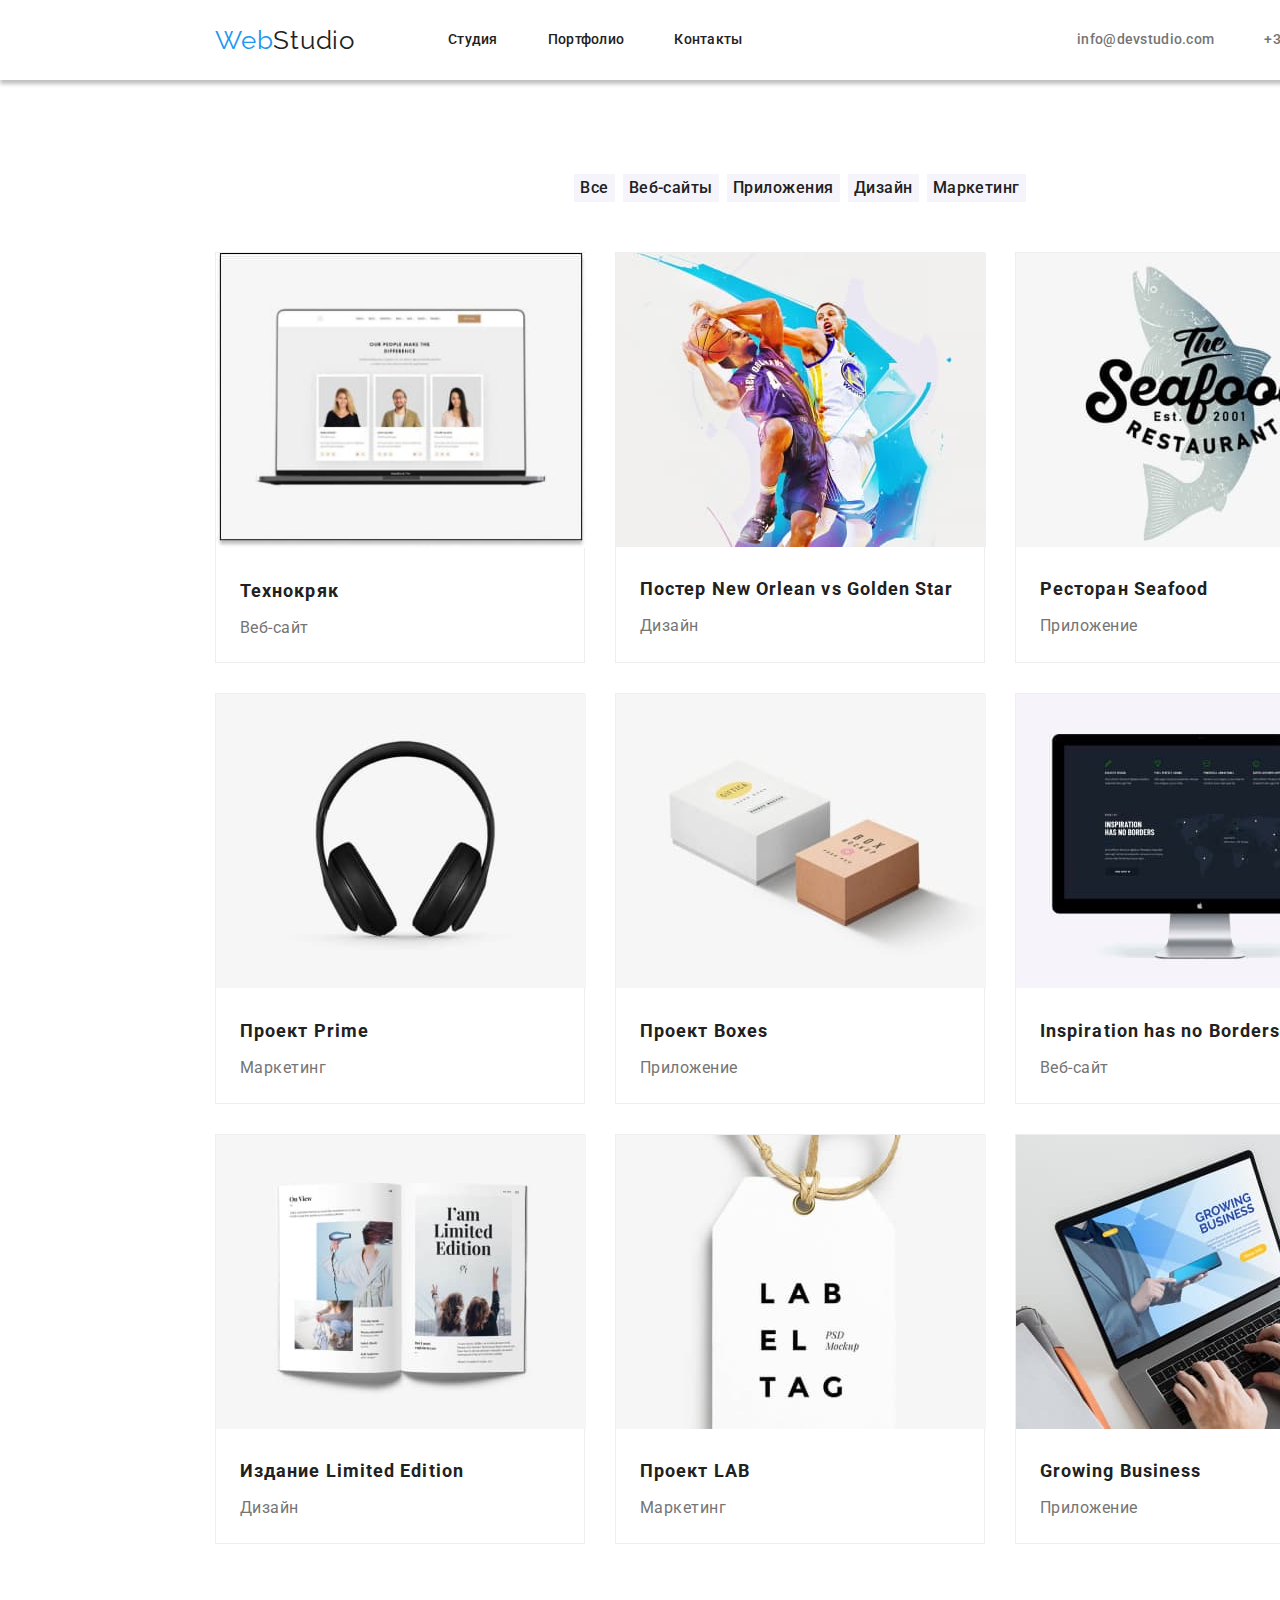
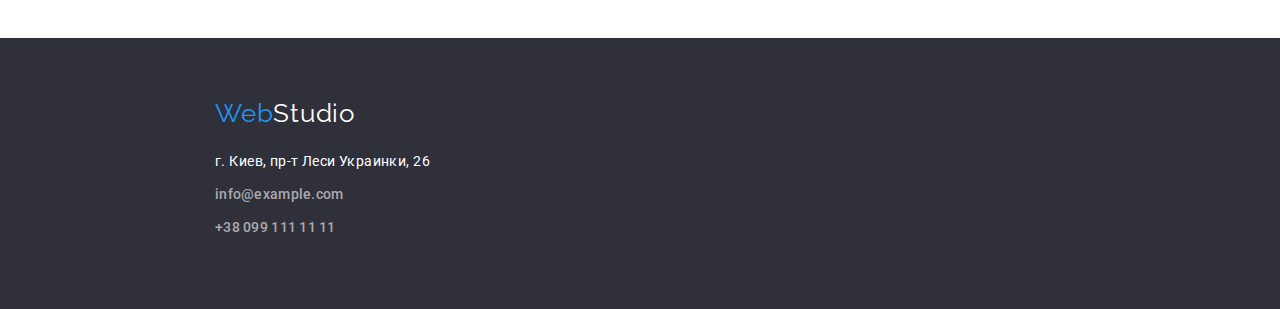
==== portfolio.html @ a498deff "copy-hw3" ====
<!DOCTYPE html>
<html lang="ru">
<head>
    <meta charset="UTF-8">
    <meta http-equiv="X-UA-Compatible" content="IE=edge">
    <meta name="viewport" content="width=device-width, initial-scale=1.0">
    <title>Портфолио</title>
    <link rel="stylesheet" href="./css/modern-normalize.css">
    <link rel="preconnect" href="https://fonts.gstatic.com">
    <link href="https://fonts.googleapis.com/css2?family=Raleway:wght@700&family=Roboto:wght@400;500;700;900&display=swap" rel="stylesheet">
    <link rel="stylesheet" href="./css/styles.css">
</head>
<body class="body">
   <header class="header port">
    <div class="container">
    <nav class="navlist">
        <a class="logo" href="./images/WebStudio.jpg"><span class="logo-web">Web</span>Studio</a>
        <ul class="social-links">
            <li class="item"><a class="link" href="./index.html">Студия</a>            </li>
            <li class="item"><a class="link" href="./portfolio.html">Портфолио</a></li>
            <li class="item"><a class="link" href="">Контакты</a></li>
        </ul>
    <ul class="contacts-link">
        <li class="item"><a class="link links" href="mailto:info@devstudio.com">info@devstudio.com</a></li>
        <li class="item"><a class="link links" href="tel:+380961111111"> +38 096 111 11 11</a></li>
    </ul>
    </nav>
    </div>
   </header>
   <main>
    <!-- <h1>Примеры работ</h1> -->
       <section class="section">
    <!-- <h2>Фильтры</h2>-->
        <div class="container">
           <div>
               <ul class="portfolio-buttons">
                   <li class="filter"><button class="buttons" type="button">Все</button></li>
                   <li class="filter"><button class="buttons" type="button">Веб-сайты</button></li>
                   <li class="filter"><button class="buttons" type="button">Приложения</button></li>
                   <li class="filter"><button class="buttons" type="button">Дизайн</button></li>
                   <li class="filter"><button class="buttons" type="button">Маркетинг</button></li>
               </ul>
            </div>
           <ul class="examples">
                <li class="examples-item">
                    <img src="./images/port1.jpg" alt="Технокряк" width="370">
                    <div class="discription">
                    <h3 class="title-examples">Технокряк</h3>
                    <p class="text-examples">Веб-сайт</p>
                    </div>
                </li>
                <li class="examples-item">
                    <img src="./images/port2.jpg" alt="Постер" width="370">
                    <div class="discription">
                    <h3 class="title-examples">Постер <span lang="en">New Orlean vs Golden Star</span></h3>
                    <p class="text-examples">Дизайн</p>
                    </div>
                </li>
                <li class="examples-item">
                    <img src="./images/port3.jpg" alt="Ресторан Seafood" width="370">
                    <div class="discription">
                    <h3 class="title-examples">Ресторан <span lang="en">Seafood</span></h3>
                    <p class="text-examples">Приложение</p>
                    </div>
                </li>
                <li class="examples-item">
                    <img src="./images/port4.jpg" alt="Проект Prime" width="370">
                    <div class="discription">
                    <h3 class="title-examples">Проект <span lang="en">Prime</span></h3>
                    <p class="text-examples">Маркетинг</p>
                    </div>
                </li>
                <li class="examples-item">
                    <img src="./images/port5.jpg" alt="Проект Boxes" width="370">
                    <div class="discription">
                    <h3 class="title-examples">Проект <span lang="en">Boxes</span></h3>
                    <p class="text-examples">Приложение</p>
                    </div>
                </li>
                <li class="examples-item">
                    <img src="./images/port6.jpg" alt="Inspiration has no Borders" width="370">
                    <div class="discription">
                    <h3 class="title-examples" lang="en">Inspiration has no Borders</h3>
                    <p class="text-examples">Веб-сайт</p>
                    </div>
                </li>
                <li class="examples-item">
                    <img src="./images/port7.jpg" alt="Издание Limited Edition" width="370">
                    <div class="discription">
                    <h3 class="title-examples">Издание <span lang="en">Limited Edition</span></h3>
                    <p class="text-examples"> Дизайн</p>
                    </div>
                </li>
                <li class="examples-item">
                    <img src="./images/port8.jpg" alt="Проект LAB" width="370">
                    <div class="discription">
                    <h3 class="title-examples">Проект <span lang="en">LAB</span></h3>
                    <p class="text-examples">Маркетинг</p>
                    </div>
                </li>
                <li class="examples-item">
                    <img src="./images/port9.jpg" alt="Growing Business" width="370">
                    <div class="discription">
                    <h3 class="title-examples" lang="en">Growing Business</h3>
                    <p class="text-examples"><span>Приложение</span></p>
                    </div>
                </li>
           </ul>
        </div>
       </section>
   </main>
<footer class="footer">
    <div class="container">
        <a class="logo fl" href="./index.html"><span class="logo-web">Web</span>Studio</a>
        <address class="adress">
            <p>г. Киев, пр-т Леси Украинки, 26</p>
            <ul class="adress-contacts">
                <li><a class="link lin" href="mailto:info@example.com">info@example.com</a></li>
                <li><a class="link lin" href="tel:+380991111111">+38 099 111 11 11</a></li>
            </ul>
        </address>
    </div>
</footer>
</body>
</html>
---- css/styles.css ----
:root {
  --color-link: #2196f3;
  --color: #212121;
  --color-text: #757575;
  --color-banner: #2f303a;
  --color-w: #ffffff;
  --portfolo-button: #f5f4fa;
}

.body {
  width: 1600px;
  font-family: "Roboto", "Raleway";
  font-style: normal;
  color: var(--color);
  background-color: var(--color-w);
}

address {
  font-style: normal;
}
.container {
  width: 1200px;
  padding: 0px 15px;
  margin-right: auto;
  margin-left: auto;
}
.port {
  box-shadow: 0px 4px 4px rgba(0, 0, 0, 0.25);
}
.navlist {
  display: flex;
  align-items: center;
}
.social-links {
  display: flex;
  margin-left: 93px;
}
.social-links .item:not(:last-child) {
  margin-right: 50px;
}
.contacts-link {
  display: flex;
  margin-left: auto;
}
.contacts-link .item:not(:first-child) {
  margin-left: 50px;
}
.contacts-link .link {
  display: block;
}
/*logo*/

.logo {
  font-family: "Raleway";
  font-size: 26px;
  line-height: 1.17;
  letter-spacing: 0.03em;
}
.logo-web {
  color: var(--color-link);
}
.social-links .link {
  display: block;
  padding-top: 32px;
  padding-bottom: 32px;
}
.link {
  font-weight: 500;
  font-size: 14px;
  line-height: 1.14;
  letter-spacing: 0.02em;
}
.links {
  color: var(--color-text);
}
/*меню навігації*/

.link:hover,
.link:focus {
  color: var(--color-link);
}
.link:active {
  color: red;
}
.links {
  color: var(--color-text);
}
/*main*/
.section {
  padding: 94px 0;
}
/*section banner*/
.banner {
  background-color: var(--color-banner);
  color: var(--color-w);
}
.banner-text {
  text-transform: uppercase;
  font-weight: 900;
  font-size: 44px;
  line-height: 1.36;
  letter-spacing: 0.06em;
  padding: 0 252px;
  text-align: center;
}
.button {
  cursor: pointer;
  color: var(--color-w);
  background-color: var(--color-link);
  font-family: "Roboto";
  font-weight: bold;
  font-size: 16px;
  line-height: 1.88;
  letter-spacing: 0.06em;
  margin: 30px 500px 0;
  border: 1px solid #000000;
  box-shadow: 0px 4px 4px rgba(0, 0, 0, 0.15);
  border-radius: 4px;
}
/* buttons portfolio*/
.portfolio-buttons {
  display: flex;
  justify-content: center;
  padding-bottom: 50px;
}
.filter {
  background-color: var(--portfolo-button);
  border-radius: 4px;
}
.filter:not(:first-child) {
  margin-left: 8px;
}
.buttons {
  cursor: pointer;
  background-color: var(--portfolo-button);
  color: var(--color);
  font-family: "Roboto";
  font-weight: 500;
  font-size: 16px;
  line-height: 1.6;
  letter-spacing: 0.03em;
  border: 0px;
}
.buttons:hover,
.buttons:focus {
  background-color: var(--color-link);
  color: var(--color-w);
}
/*portfolio*/
/*чому ми і чим займаємось*/
.section-why {
  display: flex;
}
.why:not(:last-child) {
  margin-right: 30px;
}
.why .title {
  margin-bottom: 10px;
  text-transform: uppercase;
  font-weight: bold;
  font-size: 14px;
  line-height: 1.14;
  letter-spacing: 0.03em;
}

.title-text {
  font-size: 14px;
  line-height: 1.71;
  letter-spacing: 0.03em;
  color: var(--color-text);
}
.work {
  padding-bottom: 94px;
}
.title-work {
  font-weight: bold;
  font-size: 36px;
  line-height: 1.17;
  letter-spacing: 0.03em;
  text-align: center;
  padding-bottom: 50px;
}
.title-img {
  display: flex;
}
.title-img .images:not(:last-child) {
  margin-right: 30px;
}
/*наша команда*/
.team {
  background-color: var(--portfolo-button);
  letter-spacing: 0.03em;
}
.team-head {
  font-weight: bold;
  font-size: 36px;
  line-height: 1.17;
  margin-bottom: 50px;
  text-align: center;
}
.section-team {
  display: flex;
  justify-content: space-between;
}
.team-people {
  box-shadow: 0px 1px 3px rgba(0, 0, 0, 0.12), 0px 1px 1px rgba(0, 0, 0, 0.14),
    0px 2px 1px rgba(0, 0, 0, 0.2);
  border-radius: 0px 0px 4px 4px;
}

.people-name {
  padding-top: 30px;
  padding-bottom: 10px;
  text-align: center;
}
.people-text {
  color: var(--color-text);
  font-size: 16px;
  line-height: 1.19;
  margin-bottom: 30px;
  text-align: center;
}
.team-people p {
  font-size: 16px;
  line-height: 1.19;
  margin-bottom: 30px;
  text-align: center;
}
/*footer*/
.footer {
  background-color: var(--color-banner);
  color: var(--color-w);
  font-size: 14px;
  line-height: 1.71;
  letter-spacing: 0.03em;
  padding-top: 60px;
}
.adress {
  padding-top: 20px;
  padding-bottom: 60px;
}
.adress p {
  padding-bottom: 9px;
}
.adress-contacts li {
  padding-bottom: 9px;
}
.lin {
  color: rgba(255, 255, 255, 0.6);
}

/*portfolio main*/ 
.examples {
  display: flex;
  flex-wrap: wrap;
  margin-left: -30px;
  margin-top: -30px;
  list-style: none;
}
.examples-item {
  /*це наш item*/
  margin-left: 30px;
  margin-top: 30px;
  flex-basis: cacl((1200- 90px)/ 3);
}
.discription {
  margin: 20px 24px;
}
.examples > li {
  width: 370px;
  border: 1px solid #eeeeee;
}
.title-examples {
  font-weight: bold;
  font-size: 18px;
  line-height: 2;
  letter-spacing: 0.06em;
  margin-bottom: 4px;
}
.text-examples {
  font-size: 16px;
  line-height: 1.87;
  letter-spacing: 0.03em;
  color: var(--color-text);
}
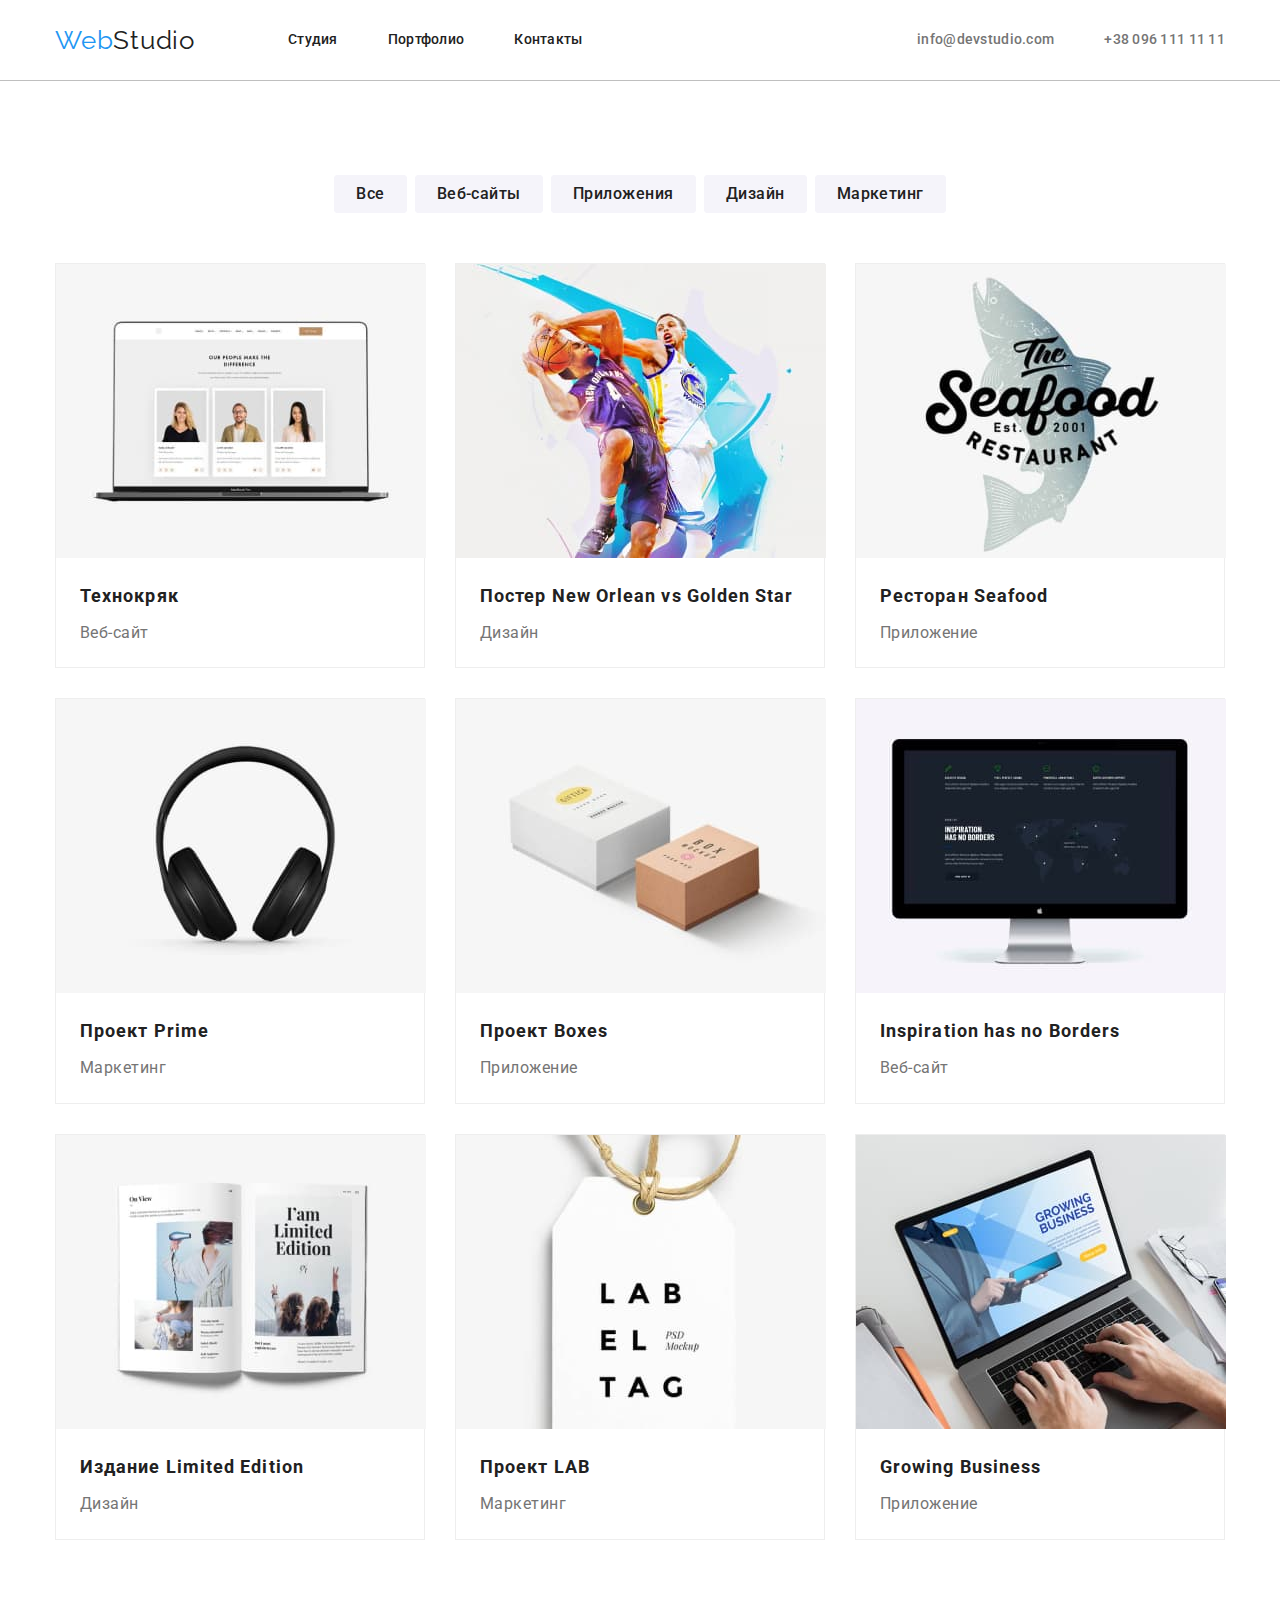
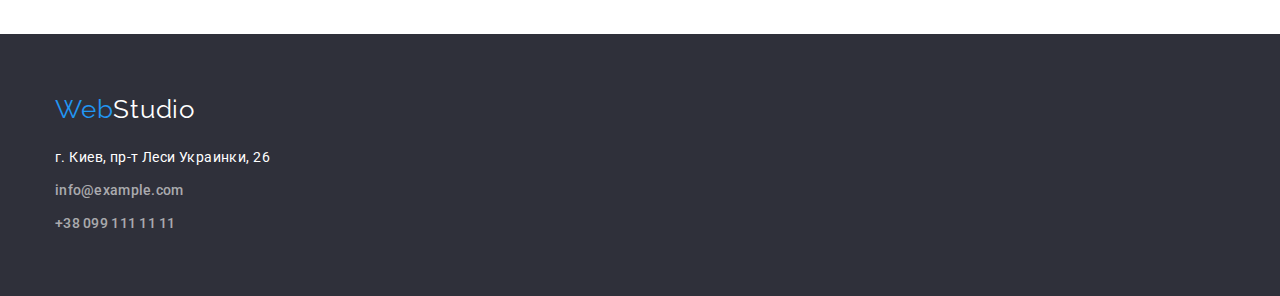
==== commit da71e6b9: "start" ====
--- a/portfolio.html
+++ b/portfolio.html
@@ -20,11 +20,11 @@
             <li class="item"><a class="link" href="./portfolio.html">Портфолио</a></li>
             <li class="item"><a class="link" href="">Контакты</a></li>
         </ul>
-    <ul class="contacts-link">
+    </nav>
+        <ul class="contacts-link">
         <li class="item"><a class="link links" href="mailto:info@devstudio.com">info@devstudio.com</a></li>
         <li class="item"><a class="link links" href="tel:+380961111111"> +38 096 111 11 11</a></li>
-    </ul>
-    </nav>
+        </ul>
     </div>
    </header>
    <main>
@@ -32,7 +32,6 @@
        <section class="section">
     <!-- <h2>Фильтры</h2>-->
         <div class="container">
-           <div>
                <ul class="portfolio-buttons">
                    <li class="filter"><button class="buttons" type="button">Все</button></li>
                    <li class="filter"><button class="buttons" type="button">Веб-сайты</button></li>
@@ -40,7 +39,6 @@
                    <li class="filter"><button class="buttons" type="button">Дизайн</button></li>
                    <li class="filter"><button class="buttons" type="button">Маркетинг</button></li>
                </ul>
-            </div>
            <ul class="examples">
                 <li class="examples-item">
                     <img src="./images/port1.jpg" alt="Технокряк" width="370">
--- a/css/styles.css
+++ b/css/styles.css
@@ -8,11 +8,11 @@
 }
 
 .body {
-  width: 1600px;
   font-family: "Roboto", "Raleway";
   font-style: normal;
   color: var(--color);
   background-color: var(--color-w);
+  max-width: 1600px;
 }
 
 address {
@@ -21,11 +21,14 @@
 .container {
   width: 1200px;
   padding: 0px 15px;
-  margin-right: auto;
-  margin-left: auto;
+  margin: 0 auto;
 }
 .port {
-  box-shadow: 0px 4px 4px rgba(0, 0, 0, 0.25);
+  border-bottom: 1px solid rgba(0 0 0/25%);
+}
+.header .container {
+  display: flex;
+  align-items: center;
 }
 .navlist {
   display: flex;
@@ -86,22 +89,27 @@
   color: var(--color-text);
 }
 /*main*/
+
 .section {
   padding: 94px 0;
 }
+
 /*section banner*/
 .banner {
   background-color: var(--color-banner);
   color: var(--color-w);
-}
+  padding: 200px 0px;
+}
+
 .banner-text {
   text-transform: uppercase;
   font-weight: 900;
   font-size: 44px;
   line-height: 1.36;
   letter-spacing: 0.06em;
-  padding: 0 252px;
-  text-align: center;
+  text-align: center;
+  max-width: 696px;
+  margin: 0 auto;
 }
 .button {
   cursor: pointer;
@@ -112,16 +120,18 @@
   font-size: 16px;
   line-height: 1.88;
   letter-spacing: 0.06em;
-  margin: 30px 500px 0;
+  margin: 0 auto;
+  margin-top: 30px;
   border: 1px solid #000000;
   box-shadow: 0px 4px 4px rgba(0, 0, 0, 0.15);
-  border-radius: 4px;
+  display: block;
+  text-align: center;
 }
 /* buttons portfolio*/
 .portfolio-buttons {
   display: flex;
   justify-content: center;
-  padding-bottom: 50px;
+  margin-bottom: 50px;
 }
 .filter {
   background-color: var(--portfolo-button);
@@ -130,6 +140,7 @@
 .filter:not(:first-child) {
   margin-left: 8px;
 }
+
 .buttons {
   cursor: pointer;
   background-color: var(--portfolo-button);
@@ -139,11 +150,14 @@
   font-size: 16px;
   line-height: 1.6;
   letter-spacing: 0.03em;
-  border: 0px;
+  text-align: center;
+  border: none;
+  border-radius: 4px;
+  padding: 6px 22px;
 }
 .buttons:hover,
 .buttons:focus {
-  background-color: var(--color-link);
+  background: var(--color-link);
   color: var(--color-w);
 }
 /*portfolio*/
@@ -178,8 +192,9 @@
   line-height: 1.17;
   letter-spacing: 0.03em;
   text-align: center;
-  padding-bottom: 50px;
-}
+  margin-bottom: 50px;
+}
+
 .title-img {
   display: flex;
 }
@@ -207,25 +222,23 @@
     0px 2px 1px rgba(0, 0, 0, 0.2);
   border-radius: 0px 0px 4px 4px;
 }
-
+.desc {
+  padding-top: 30px;
+  padding-bottom: 30px;
+  text-align: center;
+  line-height: 1.19;
+}
 .people-name {
-  padding-top: 30px;
-  padding-bottom: 10px;
-  text-align: center;
+  font-weight: 500;
+  margin-bottom: 10px;
+  font-size: 16px;
 }
 .people-text {
   color: var(--color-text);
   font-size: 16px;
-  line-height: 1.19;
   margin-bottom: 30px;
-  text-align: center;
-}
-.team-people p {
-  font-size: 16px;
-  line-height: 1.19;
-  margin-bottom: 30px;
-  text-align: center;
-}
+}
+
 /*footer*/
 .footer {
   background-color: var(--color-banner);
@@ -234,22 +247,21 @@
   line-height: 1.71;
   letter-spacing: 0.03em;
   padding-top: 60px;
-}
-.adress {
-  padding-top: 20px;
   padding-bottom: 60px;
 }
+
 .adress p {
-  padding-bottom: 9px;
-}
-.adress-contacts li {
-  padding-bottom: 9px;
+  margin-top: 20px;
+  margin-bottom: 9px;
+}
+.adress-contacts li:not(:last-child) {
+  margin-bottom: 9px;
 }
 .lin {
   color: rgba(255, 255, 255, 0.6);
 }
 
-/*portfolio main*/ 
+/*portfolio main*/
 .examples {
   display: flex;
   flex-wrap: wrap;
@@ -260,11 +272,14 @@
 .examples-item {
   /*це наш item*/
   margin-left: 30px;
-  margin-top: 30px;
-  flex-basis: cacl((1200- 90px)/ 3);
+  margin-top: 30px; /*
+  flex-basis: cacl((1200- 90px)/3); */
+}
+.examples-item img {
+  display: block;
 }
 .discription {
-  margin: 20px 24px;
+  padding: 20px 24px;
 }
 .examples > li {
   width: 370px;
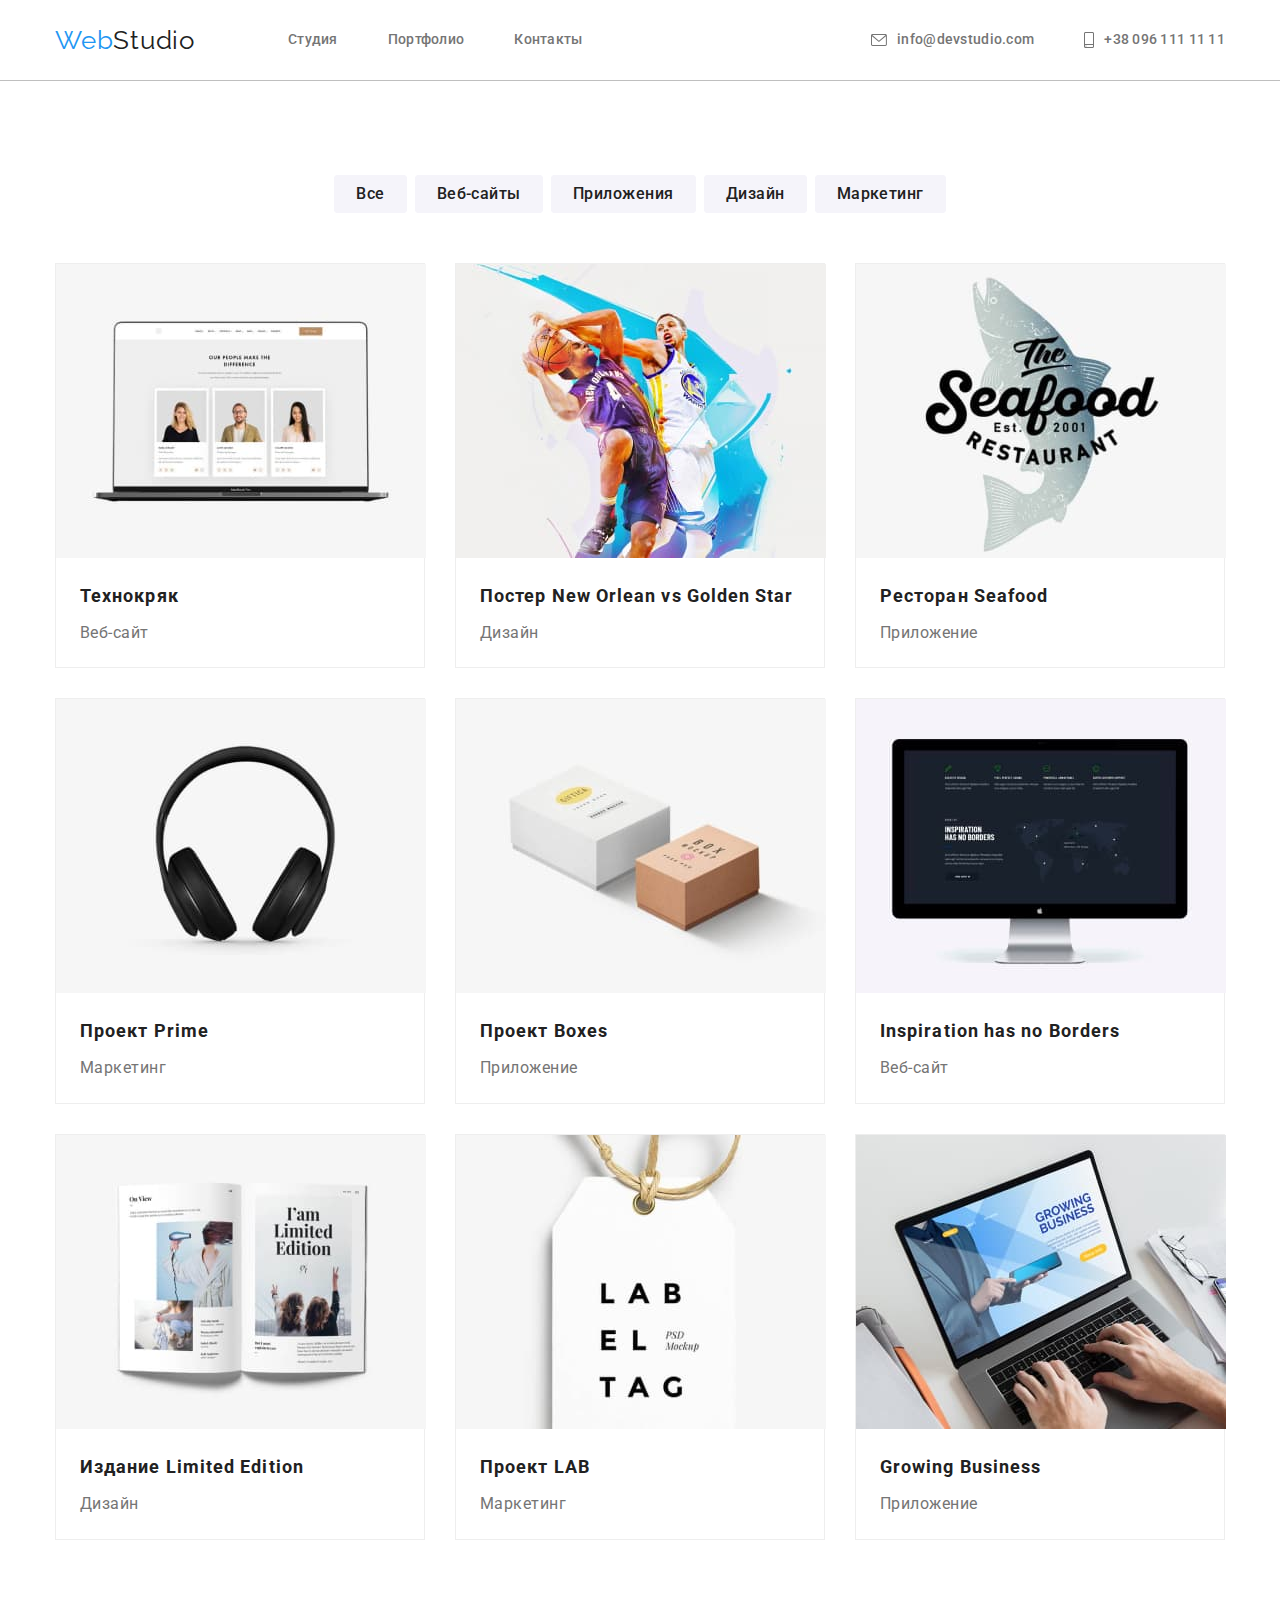
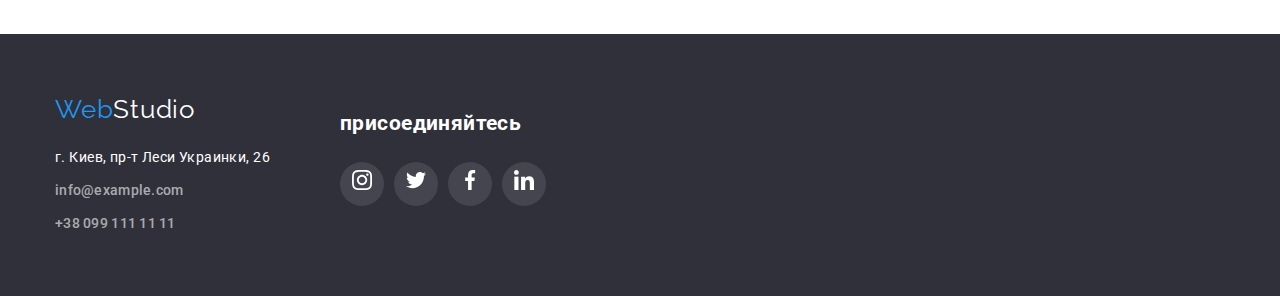
==== commit ab595fbf: "port" ====
--- a/portfolio.html
+++ b/portfolio.html
@@ -22,8 +22,14 @@
         </ul>
     </nav>
         <ul class="contacts-link">
-        <li class="item"><a class="link links" href="mailto:info@devstudio.com">info@devstudio.com</a></li>
-        <li class="item"><a class="link links" href="tel:+380961111111"> +38 096 111 11 11</a></li>
+        <li class="item"><a class="link links" href="mailto:info@devstudio.com">
+            <svg class="all" width="16px" height="12px">
+                <use href="./images/sprite.svg#icon-envelope"></use>
+            </svg>info@devstudio.com</a></li>
+        <li class="item"><a class="link links" href="tel:+380961111111">
+            <svg class="all" width="10px" height="16px">
+            <use href="./images/sprite.svg#icon-smartphone"></use>
+        </svg>+38 096 111 11 11</a></li>
         </ul>
     </div>
    </header>
@@ -109,6 +115,7 @@
    </main>
 <footer class="footer">
     <div class="container">
+    <div class="container-adress">
         <a class="logo fl" href="./index.html"><span class="logo-web">Web</span>Studio</a>
         <address class="adress">
             <p>г. Киев, пр-т Леси Украинки, 26</p>
@@ -118,6 +125,40 @@
             </ul>
         </address>
     </div>
+    <div class="connect">
+        <h2 class="title">присоединяйтесь</h2>
+        <ul class="icons-list">
+            <li class="first-list">
+                <a href="#">
+                    <svg class="icon" width="20px" height="20px">
+                        <use href="./images/sprite.svg#icon-instagram"></use>
+                    </svg>
+                </a>
+            </li>
+            <li class="first-list">
+                <a href="#">
+                    <svg class="icon" width="20px" height="20px">
+                        <use href="./images/sprite.svg#icon-twitter"></use>
+                     </svg>
+                 </a>
+             </li>
+            <li class="first-list">
+                 <a href="#">
+                    <svg class="icon" width="20px" height="20px">
+                        <use href="./images/sprite.svg#icon-facebook"></use>
+                     </svg>
+                 </a>
+            </li>
+            <li class="first-list">
+                 <a href="#">
+                    <svg class="icon" width="20px" height="20px">
+                        <use href="./images/sprite.svg#icon-linkedin"></use>
+                     </svg>
+                 </a>
+            </li>
+        </ul>
+        </div>
+        </div>
 </footer>
 </body>
 </html>--- a/css/styles.css
+++ b/css/styles.css
@@ -5,6 +5,7 @@
   --color-banner: #2f303a;
   --color-w: #ffffff;
   --portfolo-button: #f5f4fa;
+  --color-icon:#AFB1B8;
 }
 
 .body {
@@ -37,19 +38,26 @@
 .social-links {
   display: flex;
   margin-left: 93px;
-}
+  color: var(--color-text);
+}
+
 .social-links .item:not(:last-child) {
   margin-right: 50px;
 }
 .contacts-link {
   display: flex;
   margin-left: auto;
-}
+  fill: var(--color-text);
+}
+.all{
+  margin-right: 10px;
+} 
 .contacts-link .item:not(:first-child) {
   margin-left: 50px;
-}
+} 
 .contacts-link .link {
-  display: block;
+  display: flex;
+  align-items: center;
 }
 /*logo*/
 
@@ -73,14 +81,14 @@
   line-height: 1.14;
   letter-spacing: 0.02em;
 }
-.links {
-  color: var(--color-text);
-}
+
 /*меню навігації*/
-
+.all:hover,
+.all:focus,
 .link:hover,
 .link:focus {
   color: var(--color-link);
+  fill: var(--color-link);
 }
 .link:active {
   color: red;
@@ -88,6 +96,7 @@
 .links {
   color: var(--color-text);
 }
+
 /*main*/
 
 .section {
@@ -96,11 +105,12 @@
 
 /*section banner*/
 .banner {
-  background-color: var(--color-banner);
+  background: var(--color-banner);
+  max-width: 1600px;
+  background-image: linear-gradient(to right, rgba(48, 58, 47, 0.4), rgba(47, 48, 58, 0.4)), url('../images/main-img.svg');
   color: var(--color-w);
   padding: 200px 0px;
 }
-
 .banner-text {
   text-transform: uppercase;
   font-weight: 900;
@@ -123,9 +133,16 @@
   margin: 0 auto;
   margin-top: 30px;
   border: 1px solid #000000;
+  border-radius: 4px;
   box-shadow: 0px 4px 4px rgba(0, 0, 0, 0.15);
   display: block;
   text-align: center;
+}
+.button:hover,
+.button:focus{
+  color:var(--color-w);
+  background-color: rgba(24, 140, 232, 1);
+  border-radius: 0px;
 }
 /* buttons portfolio*/
 .portfolio-buttons {
@@ -165,6 +182,13 @@
 .section-why {
   display: flex;
 }
+.why-icon{
+  display: block;
+  padding: 25px 100px;
+  margin-bottom: 30px;
+  background: var(--portfolo-button);
+  border-radius: 4px;
+}
 .why:not(:last-child) {
   margin-right: 30px;
 }
@@ -176,7 +200,6 @@
   line-height: 1.14;
   letter-spacing: 0.03em;
 }
-
 .title-text {
   font-size: 14px;
   line-height: 1.71;
@@ -218,6 +241,7 @@
   justify-content: space-between;
 }
 .team-people {
+  background-color: var(--color-w);
   box-shadow: 0px 1px 3px rgba(0, 0, 0, 0.12), 0px 1px 1px rgba(0, 0, 0, 0.14),
     0px 2px 1px rgba(0, 0, 0, 0.2);
   border-radius: 0px 0px 4px 4px;
@@ -236,9 +260,55 @@
 .people-text {
   color: var(--color-text);
   font-size: 16px;
-  margin-bottom: 30px;
-}
-
+  margin-bottom: 16px;
+}
+.icons-list{
+  display: flex;
+  justify-content: space-between;
+  width: 206px;
+  margin: 0 auto;
+  fill: var(--color-icon);
+}
+.icons-list li:not(:last-child) {
+  margin-right: 10px;
+}
+.icons-list li{
+  width: 44px;
+  height: 44px;   
+  border-radius: 50%;
+  display: flex;
+  justify-content: center;
+  align-items: center; 
+}
+.first-list:hover,
+.first-list:focus {
+  background: var(--color-link);
+  fill: var(--color-w);
+}
+/*client section*/
+.client-list{
+  display: flex;
+  justify-content: space-between;
+}
+.clients .client{
+  fill: var(--color-icon);
+}
+.client{
+  max-width: 170px; 
+  border: 1px solid var(--color-icon);
+  box-sizing: border-box;
+  border-radius: 4px;
+  padding: 16px 32px;
+}
+.client:not(:last-child){
+  margin-right: 30px;
+}
+.client:hover,
+.client:focus {
+  border-color: var(--color-link);
+  fill: var(--color-link);
+}
+/*client section*/
 /*footer*/
 .footer {
   background-color: var(--color-banner);
@@ -249,7 +319,9 @@
   padding-top: 60px;
   padding-bottom: 60px;
 }
-
+.footer .container{
+  display: flex;
+}
 .adress p {
   margin-top: 20px;
   margin-bottom: 9px;
@@ -260,7 +332,17 @@
 .lin {
   color: rgba(255, 255, 255, 0.6);
 }
-
+.connect{
+  margin-top: 12px;
+  margin-left: 70px;
+}
+.connect .title{
+  margin-bottom: 20px;
+}
+.connect .first-list{
+  background:  rgba(255, 255, 255, 0.1);
+  fill: var(--color-w);
+}
 /*portfolio main*/
 .examples {
   display: flex;
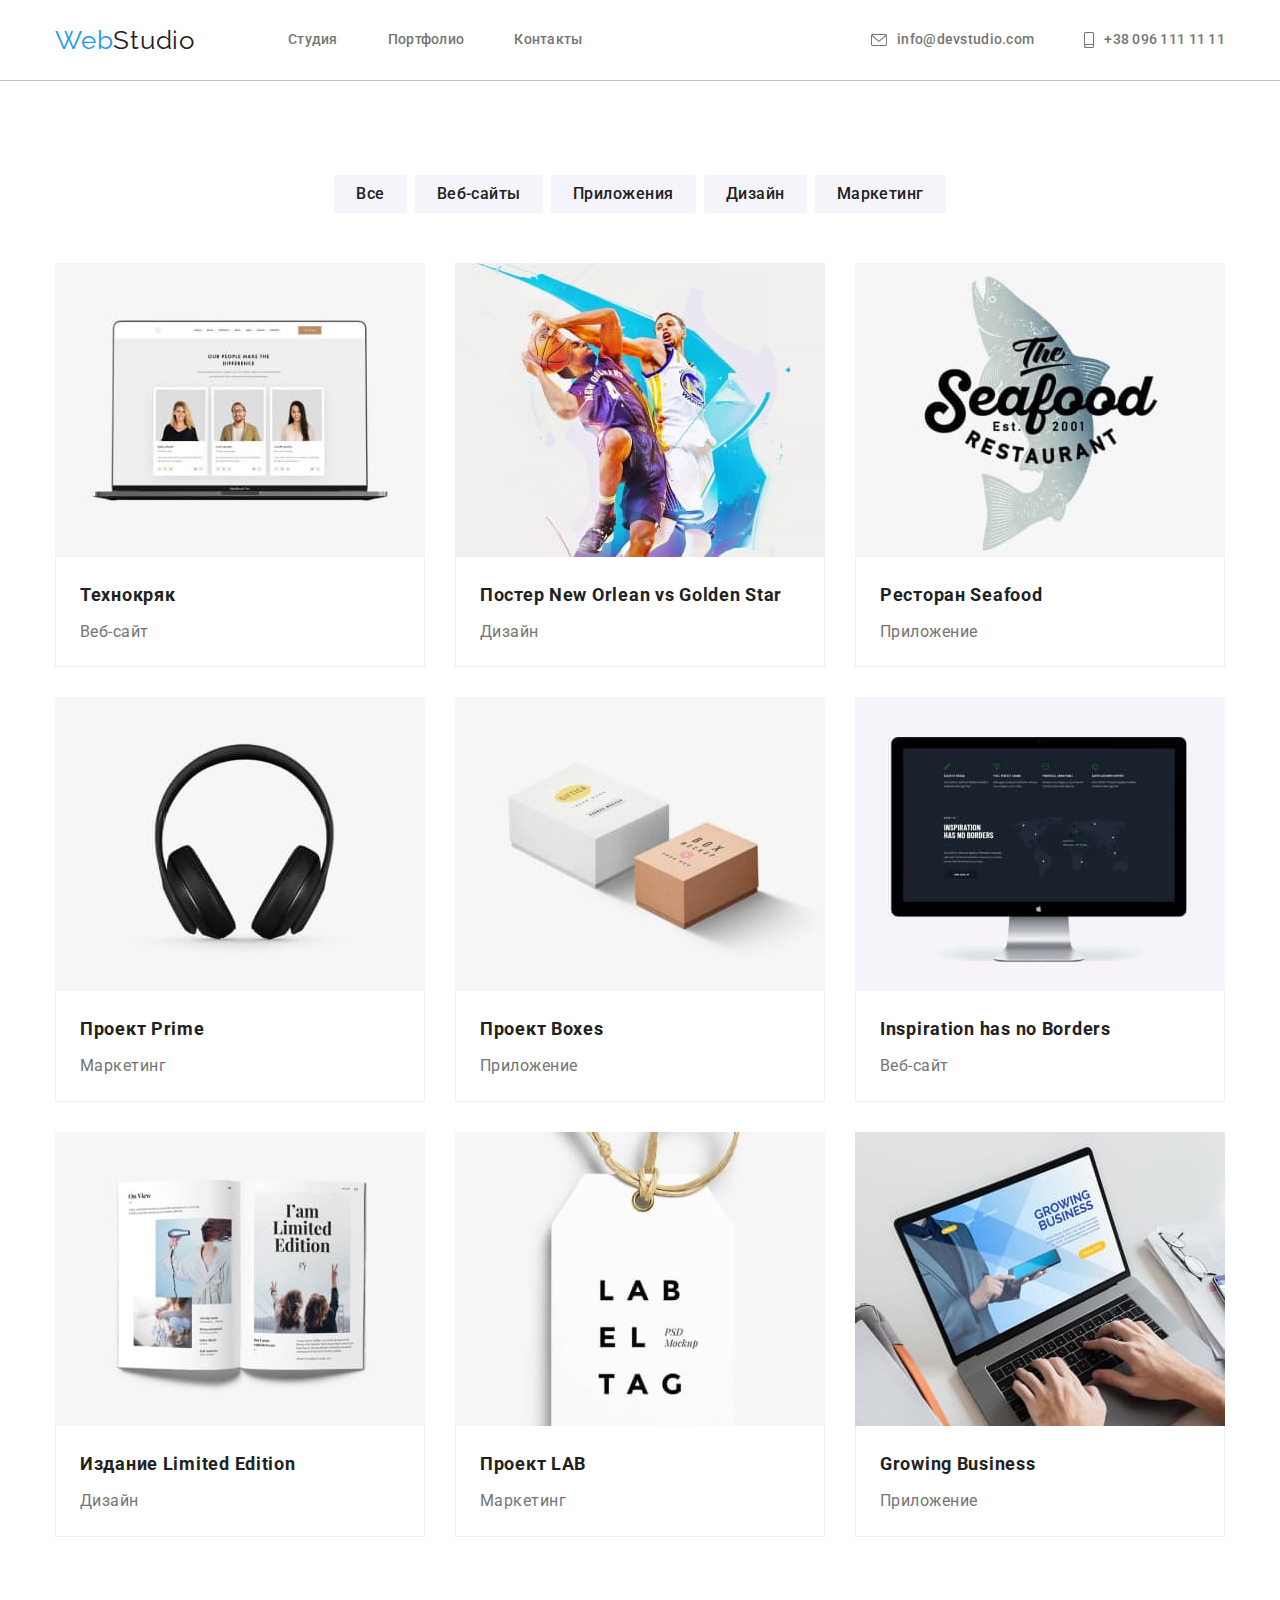
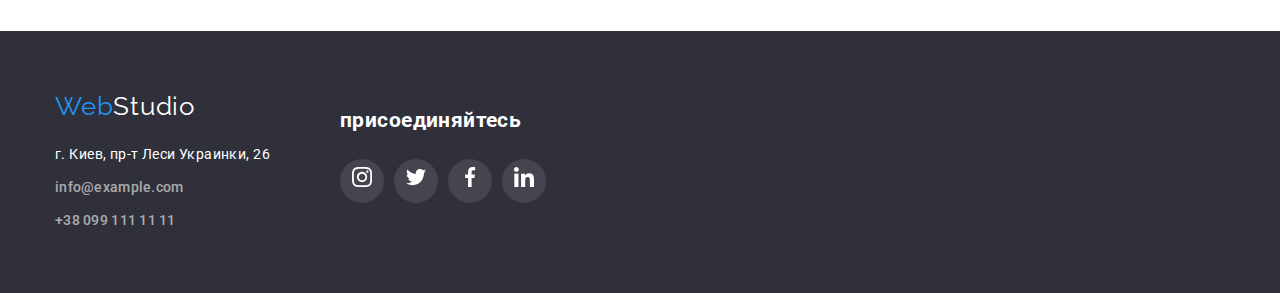
==== commit 3b8f0723: "1" ====
--- a/portfolio.html
+++ b/portfolio.html
@@ -47,18 +47,22 @@
                </ul>
            <ul class="examples">
                 <li class="examples-item">
+                    <a href="">
                     <img src="./images/port1.jpg" alt="Технокряк" width="370">
                     <div class="discription">
                     <h3 class="title-examples">Технокряк</h3>
                     <p class="text-examples">Веб-сайт</p>
                     </div>
+                    </a>
                 </li>
                 <li class="examples-item">
-                    <img src="./images/port2.jpg" alt="Постер" width="370">
+                    <a href="">
+                    <img href="#" src="./images/port2.jpg" alt="Постер" width="370">
                     <div class="discription">
                     <h3 class="title-examples">Постер <span lang="en">New Orlean vs Golden Star</span></h3>
                     <p class="text-examples">Дизайн</p>
                     </div>
+                    </a>
                 </li>
                 <li class="examples-item">
                     <img src="./images/port3.jpg" alt="Ресторан Seafood" width="370">
--- a/css/styles.css
+++ b/css/styles.css
@@ -176,6 +176,7 @@
 .buttons:focus {
   background: var(--color-link);
   color: var(--color-w);
+  box-shadow: 0px 3px 1px rgba(0, 0, 0, 0.1), 0px 1px 2px rgba(0, 0, 0, 0.08), 0px 2px 2px rgba(0, 0, 0, 0.12);
 }
 /*portfolio*/
 /*чому ми і чим займаємось*/
@@ -183,8 +184,10 @@
   display: flex;
 }
 .why-icon{
-  display: block;
-  padding: 25px 100px;
+  display: flex;
+  align-items: center;
+  justify-content: center;
+  height: 120px;
   margin-bottom: 30px;
   background: var(--portfolo-button);
   border-radius: 4px;
@@ -283,7 +286,7 @@
 .first-list:hover,
 .first-list:focus {
   background: var(--color-link);
-  fill: var(--color-w);
+  fill: var(--color-w); 
 }
 /*client section*/
 .client-list{
@@ -343,6 +346,11 @@
   background:  rgba(255, 255, 255, 0.1);
   fill: var(--color-w);
 }
+.connect .first-list:hover,
+.connect .first-list:focus {
+  background: var(--color-link);
+  fill: var(--color-w);
+}
 /*portfolio main*/
 .examples {
   display: flex;
@@ -357,21 +365,29 @@
   margin-top: 30px; /*
   flex-basis: cacl((1200- 90px)/3); */
 }
+.examples-item:hover,
+.examples-item:focus {
+  cursor: pointer;
+  box-shadow: 0px 1px 1px rgba(0, 0, 0, 0.12), 0px 4px 4px rgba(0, 0, 0, 0.06), 1px 4px 6px rgba(0, 0, 0, 0.16);
+}
 .examples-item img {
   display: block;
 }
 .discription {
   padding: 20px 24px;
-}
+  border-right: 1px solid #eeeeee;
+  border-bottom: 1px solid #eeeeee;
+  border-left: 1px solid #eeeeee;
+}
+
 .examples > li {
   width: 370px;
-  border: 1px solid #eeeeee;
 }
 .title-examples {
   font-weight: bold;
   font-size: 18px;
   line-height: 2;
-  letter-spacing: 0.06em;
+  letter-spacing: 0.04em;
   margin-bottom: 4px;
 }
 .text-examples {
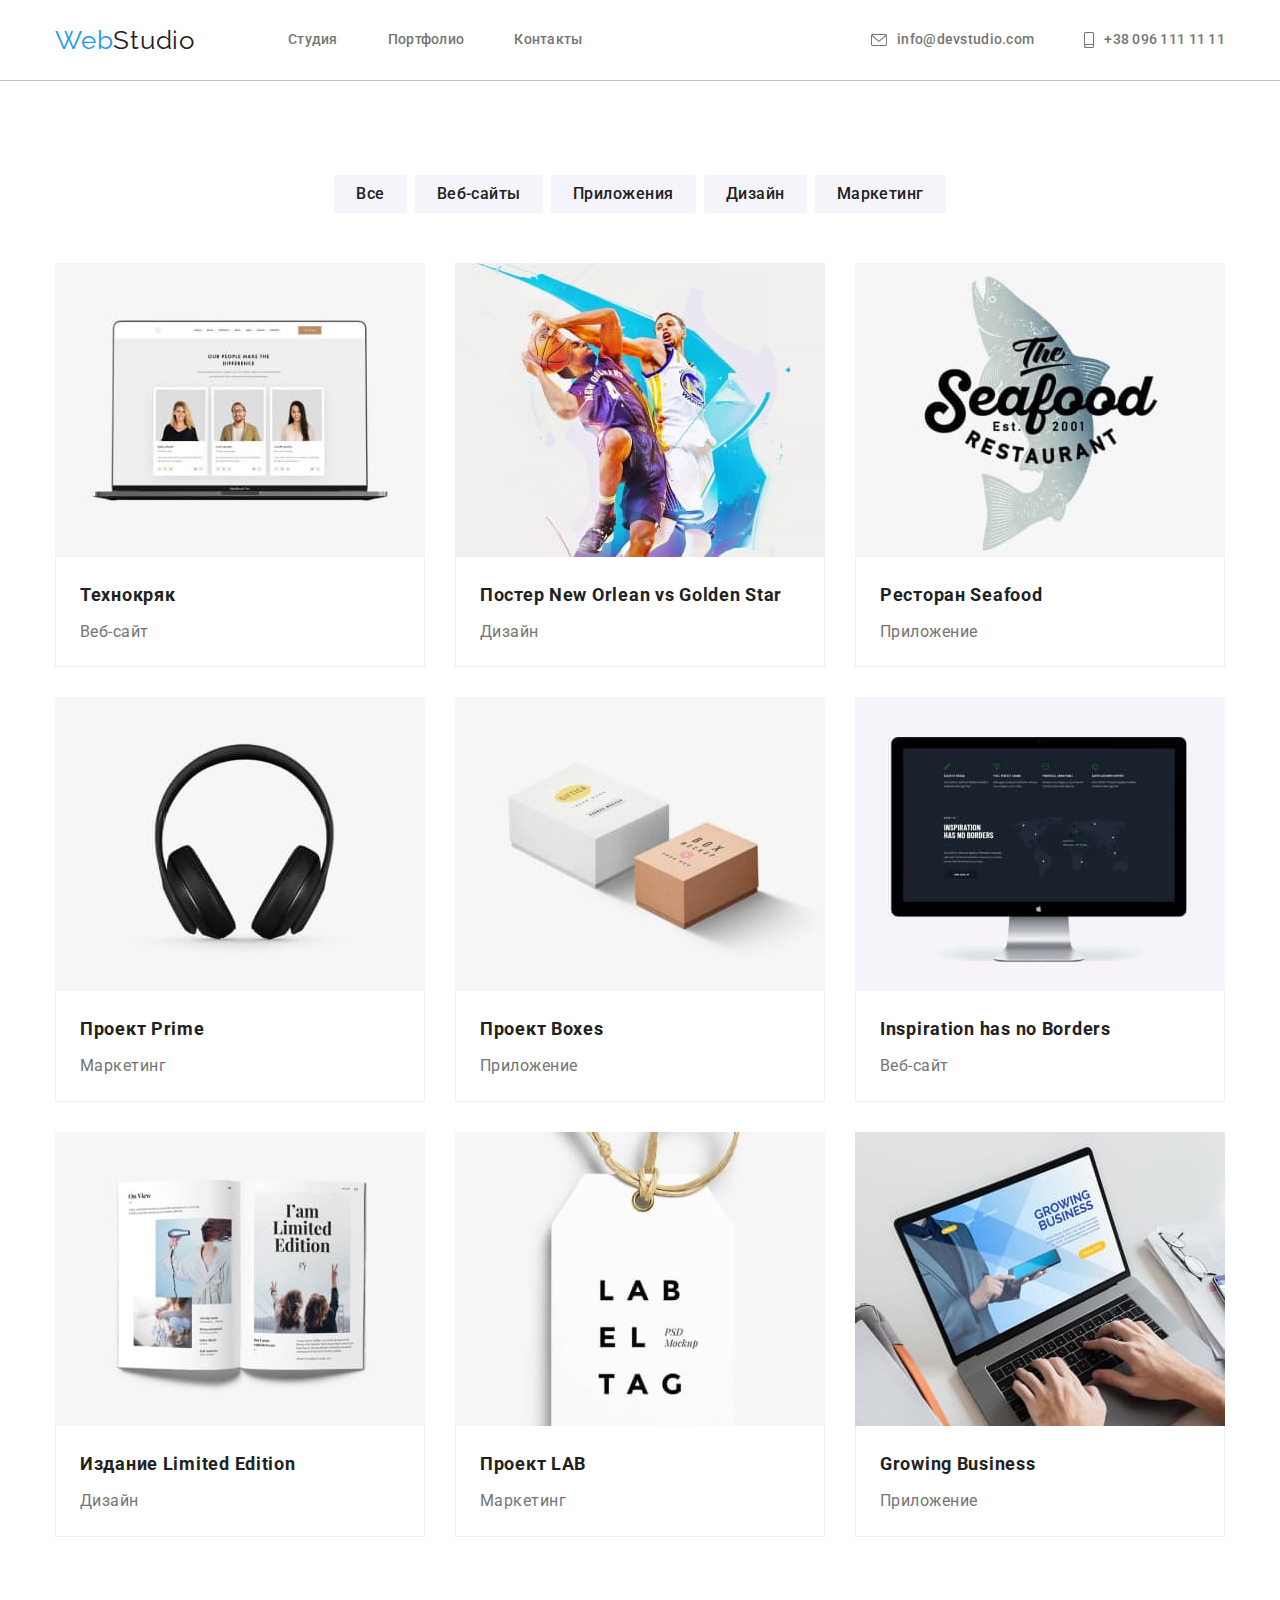
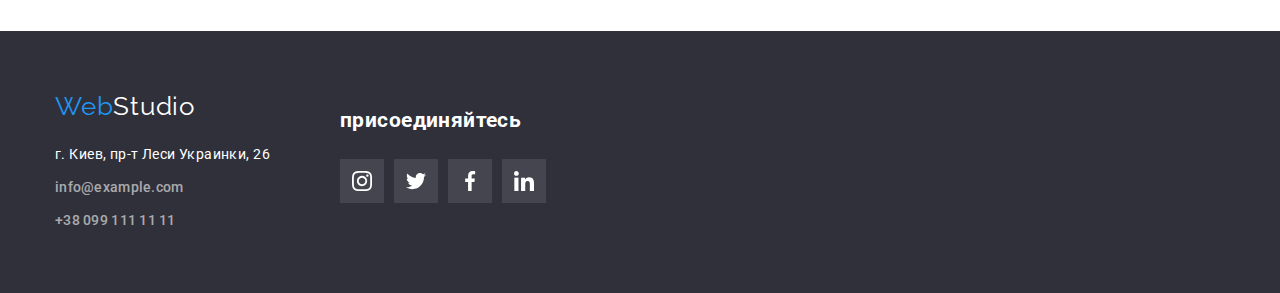
==== commit 0e50cf21: "?" ====
--- a/portfolio.html
+++ b/portfolio.html
@@ -65,53 +65,67 @@
                     </a>
                 </li>
                 <li class="examples-item">
+                    <a href="">
                     <img src="./images/port3.jpg" alt="Ресторан Seafood" width="370">
                     <div class="discription">
                     <h3 class="title-examples">Ресторан <span lang="en">Seafood</span></h3>
                     <p class="text-examples">Приложение</p>
                     </div>
+                    </a>
                 </li>
                 <li class="examples-item">
+                    <a href="">
                     <img src="./images/port4.jpg" alt="Проект Prime" width="370">
                     <div class="discription">
                     <h3 class="title-examples">Проект <span lang="en">Prime</span></h3>
                     <p class="text-examples">Маркетинг</p>
                     </div>
+                    </a>
                 </li>
                 <li class="examples-item">
+                    <a href="">
                     <img src="./images/port5.jpg" alt="Проект Boxes" width="370">
                     <div class="discription">
                     <h3 class="title-examples">Проект <span lang="en">Boxes</span></h3>
                     <p class="text-examples">Приложение</p>
                     </div>
+                    </a>
                 </li>
                 <li class="examples-item">
+                    <a href="">
                     <img src="./images/port6.jpg" alt="Inspiration has no Borders" width="370">
                     <div class="discription">
                     <h3 class="title-examples" lang="en">Inspiration has no Borders</h3>
                     <p class="text-examples">Веб-сайт</p>
                     </div>
+                    </a>
                 </li>
                 <li class="examples-item">
+                    <a href="">
                     <img src="./images/port7.jpg" alt="Издание Limited Edition" width="370">
                     <div class="discription">
                     <h3 class="title-examples">Издание <span lang="en">Limited Edition</span></h3>
                     <p class="text-examples"> Дизайн</p>
                     </div>
+                    </a>
                 </li>
                 <li class="examples-item">
+                    <a href="">
                     <img src="./images/port8.jpg" alt="Проект LAB" width="370">
                     <div class="discription">
                     <h3 class="title-examples">Проект <span lang="en">LAB</span></h3>
                     <p class="text-examples">Маркетинг</p>
                     </div>
+                    </a>
                 </li>
                 <li class="examples-item">
+                    <a href="">
                     <img src="./images/port9.jpg" alt="Growing Business" width="370">
                     <div class="discription">
                     <h3 class="title-examples" lang="en">Growing Business</h3>
                     <p class="text-examples"><span>Приложение</span></p>
                     </div>
+                    </a>
                 </li>
            </ul>
         </div>
@@ -133,7 +147,7 @@
         <h2 class="title">присоединяйтесь</h2>
         <ul class="icons-list">
             <li class="first-list">
-                <a href="#">
+                <a class="" href="#">
                     <svg class="icon" width="20px" height="20px">
                         <use href="./images/sprite.svg#icon-instagram"></use>
                     </svg>
--- a/css/styles.css
+++ b/css/styles.css
@@ -275,7 +275,7 @@
 .icons-list li:not(:last-child) {
   margin-right: 10px;
 }
-.icons-list li{
+.icons-list a{
   width: 44px;
   height: 44px;   
   border-radius: 50%;
@@ -283,6 +283,7 @@
   justify-content: center;
   align-items: center; 
 }
+
 .first-list:hover,
 .first-list:focus {
   background: var(--color-link);
@@ -365,10 +366,13 @@
   margin-top: 30px; /*
   flex-basis: cacl((1200- 90px)/3); */
 }
-.examples-item:hover,
-.examples-item:focus {
+.examples-item:hover {
   cursor: pointer;
   box-shadow: 0px 1px 1px rgba(0, 0, 0, 0.12), 0px 4px 4px rgba(0, 0, 0, 0.06), 1px 4px 6px rgba(0, 0, 0, 0.16);
+}
+.examples-item:focus{
+  box-shadow: 0px 1px 1px rgba(0, 0, 0, 0.12), 0px 4px 4px rgba(0, 0, 0, 0.06), 1px 4px 6px rgba(0, 0, 0, 0.16);
+
 }
 .examples-item img {
   display: block;
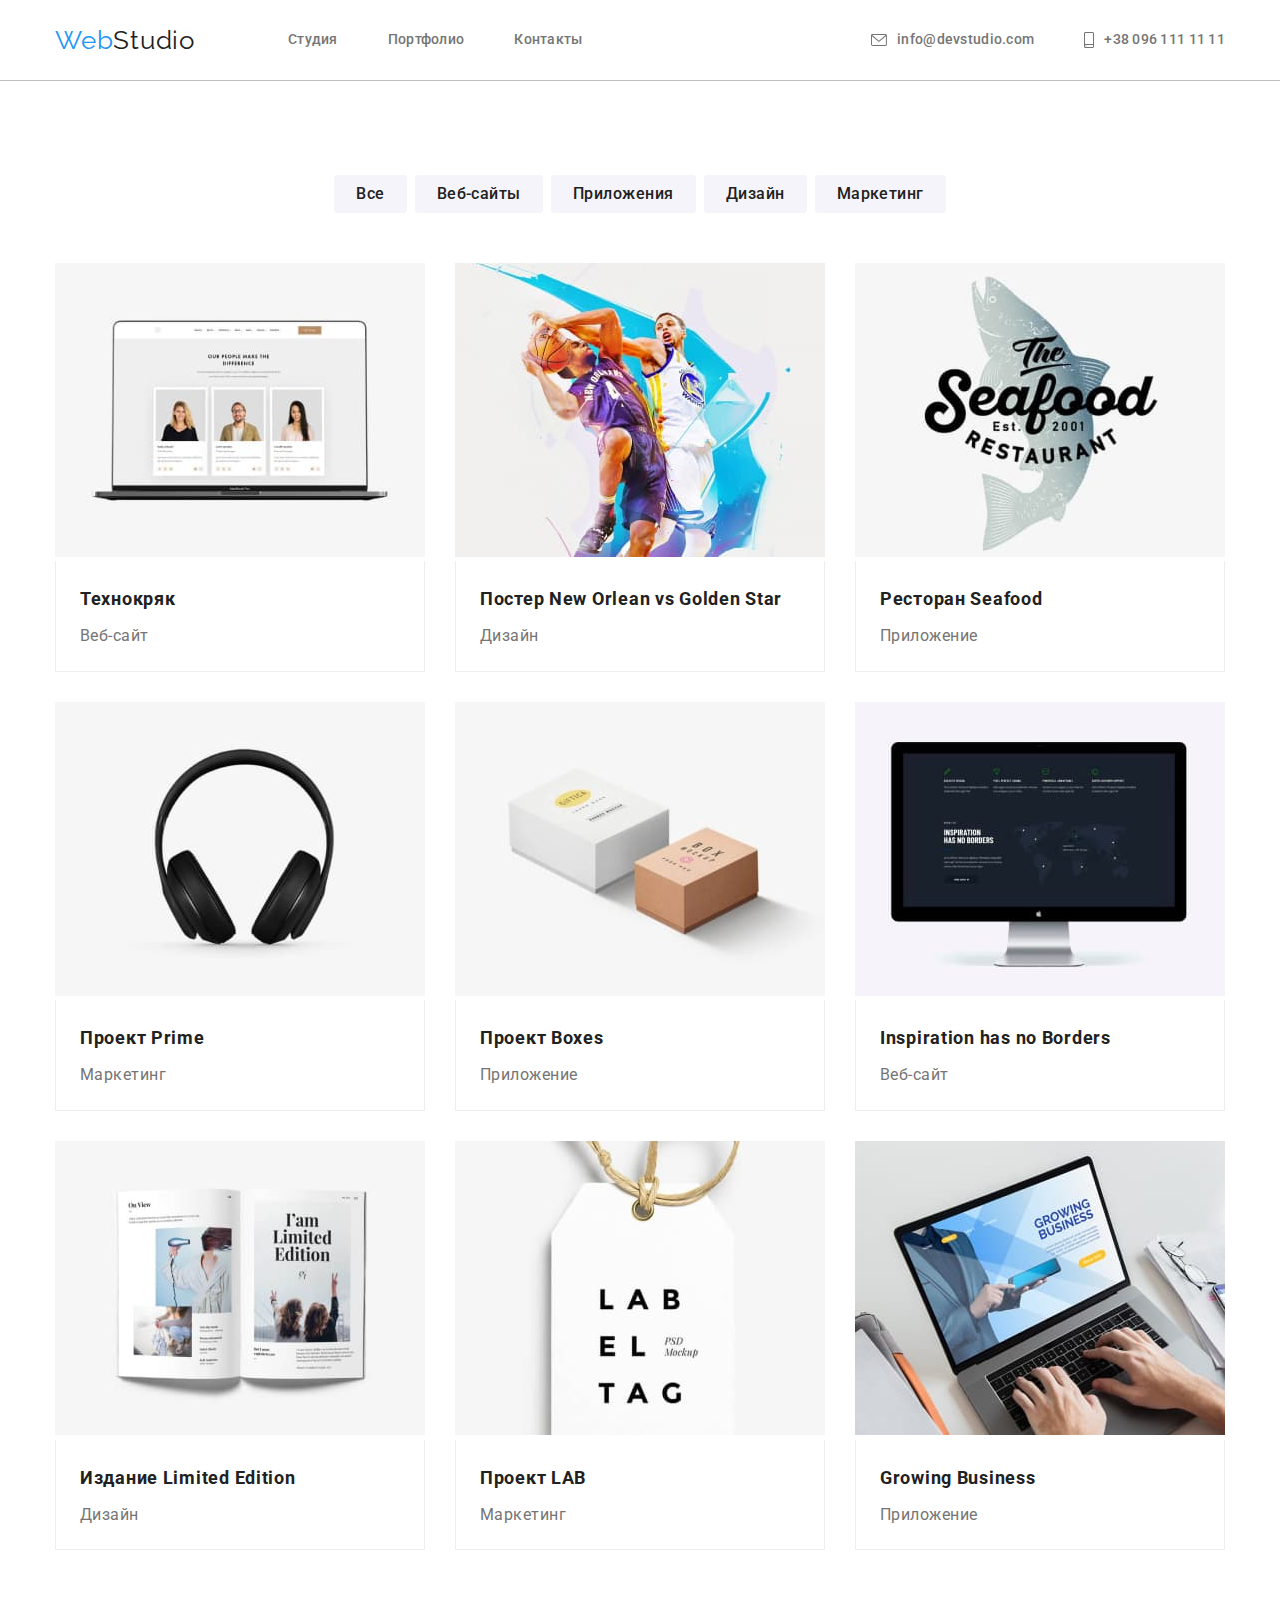
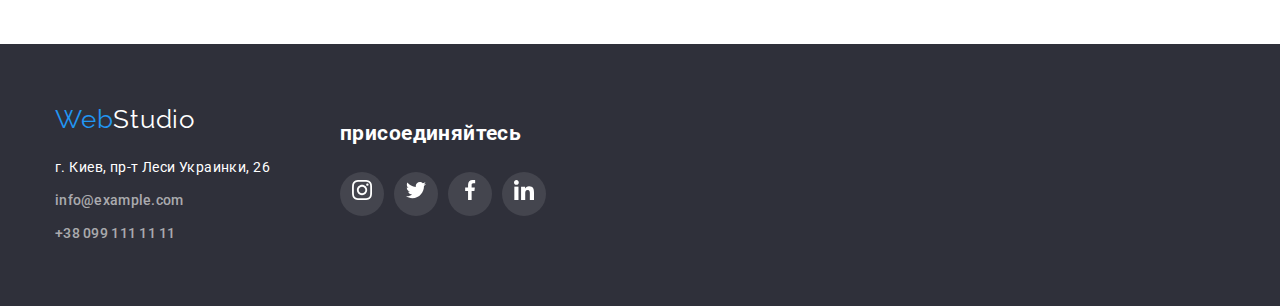
==== commit c9823fef: "1" ====
--- a/portfolio.html
+++ b/portfolio.html
@@ -47,33 +47,40 @@
                </ul>
            <ul class="examples">
                 <li class="examples-item">
+                
                     <a href="">
                     <img src="./images/port1.jpg" alt="Технокряк" width="370">
                     <div class="discription">
                     <h3 class="title-examples">Технокряк</h3>
                     <p class="text-examples">Веб-сайт</p>
                     </div>
+                
                     </a>
                 </li>
                 <li class="examples-item">
+                
                     <a href="">
                     <img href="#" src="./images/port2.jpg" alt="Постер" width="370">
                     <div class="discription">
                     <h3 class="title-examples">Постер <span lang="en">New Orlean vs Golden Star</span></h3>
                     <p class="text-examples">Дизайн</p>
                     </div>
+                
                     </a>
                 </li>
                 <li class="examples-item">
+                
                     <a href="">
                     <img src="./images/port3.jpg" alt="Ресторан Seafood" width="370">
                     <div class="discription">
                     <h3 class="title-examples">Ресторан <span lang="en">Seafood</span></h3>
                     <p class="text-examples">Приложение</p>
                     </div>
+                
                     </a>
                 </li>
                 <li class="examples-item">
+                
                     <a href="">
                     <img src="./images/port4.jpg" alt="Проект Prime" width="370">
                     <div class="discription">
--- a/css/styles.css
+++ b/css/styles.css
@@ -275,7 +275,7 @@
 .icons-list li:not(:last-child) {
   margin-right: 10px;
 }
-.icons-list a{
+.icons-list li{
   width: 44px;
   height: 44px;   
   border-radius: 50%;
@@ -283,7 +283,6 @@
   justify-content: center;
   align-items: center; 
 }
-
 .first-list:hover,
 .first-list:focus {
   background: var(--color-link);
@@ -362,21 +361,20 @@
 }
 .examples-item {
   /*це наш item*/
+  cursor: pointer;
   margin-left: 30px;
   margin-top: 30px; /*
   flex-basis: cacl((1200- 90px)/3); */
 }
-.examples-item:hover {
-  cursor: pointer;
+
+.examples-item a:focus,
+.examples-item a:hover {
   box-shadow: 0px 1px 1px rgba(0, 0, 0, 0.12), 0px 4px 4px rgba(0, 0, 0, 0.06), 1px 4px 6px rgba(0, 0, 0, 0.16);
 }
-.examples-item:focus{
-  box-shadow: 0px 1px 1px rgba(0, 0, 0, 0.12), 0px 4px 4px rgba(0, 0, 0, 0.06), 1px 4px 6px rgba(0, 0, 0, 0.16);
-
-}
-.examples-item img {
+.examples-item a{
   display: block;
 }
+
 .discription {
   padding: 20px 24px;
   border-right: 1px solid #eeeeee;
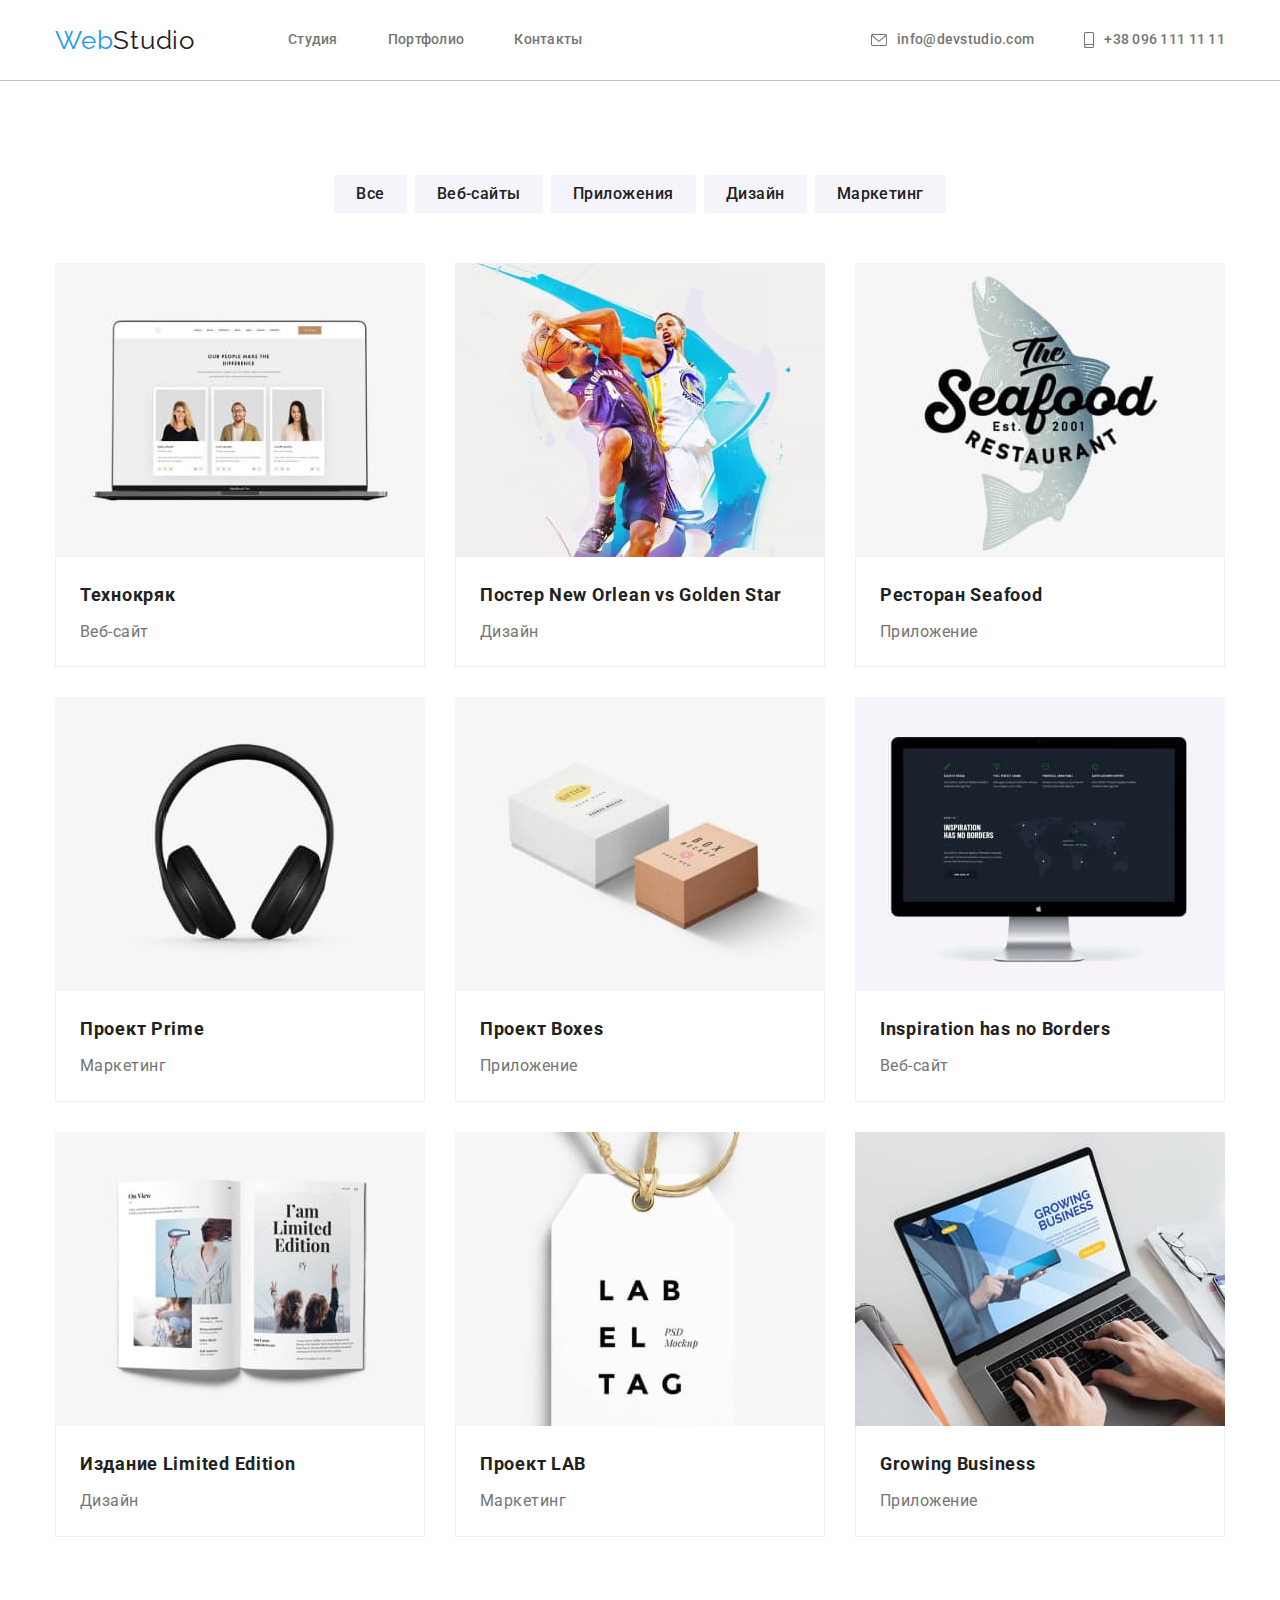
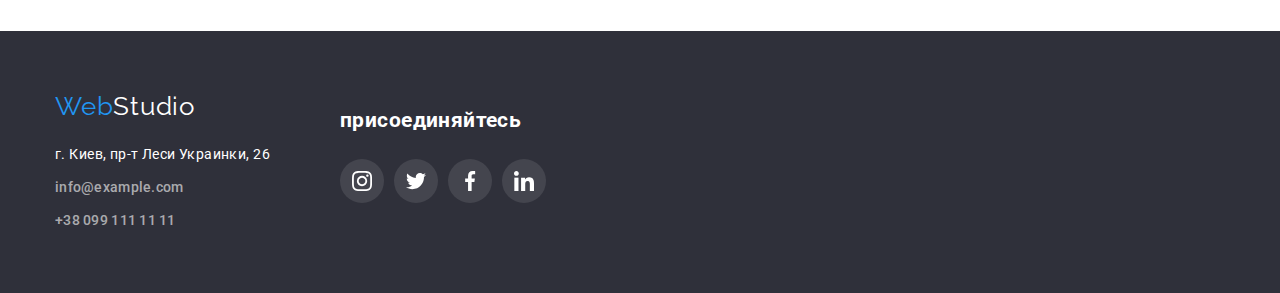
==== commit 7671bc55: "1" ====
--- a/portfolio.html
+++ b/portfolio.html
@@ -49,7 +49,7 @@
                 <li class="examples-item">
                 
                     <a href="">
-                    <img src="./images/port1.jpg" alt="Технокряк" width="370">
+                    <img class="port-img" src="./images/port1.jpg" alt="Технокряк" width="370">
                     <div class="discription">
                     <h3 class="title-examples">Технокряк</h3>
                     <p class="text-examples">Веб-сайт</p>
@@ -60,7 +60,7 @@
                 <li class="examples-item">
                 
                     <a href="">
-                    <img href="#" src="./images/port2.jpg" alt="Постер" width="370">
+                    <img class="port-img" href="#" src="./images/port2.jpg" alt="Постер" width="370">
                     <div class="discription">
                     <h3 class="title-examples">Постер <span lang="en">New Orlean vs Golden Star</span></h3>
                     <p class="text-examples">Дизайн</p>
@@ -71,7 +71,7 @@
                 <li class="examples-item">
                 
                     <a href="">
-                    <img src="./images/port3.jpg" alt="Ресторан Seafood" width="370">
+                    <img class="port-img" src="./images/port3.jpg" alt="Ресторан Seafood" width="370">
                     <div class="discription">
                     <h3 class="title-examples">Ресторан <span lang="en">Seafood</span></h3>
                     <p class="text-examples">Приложение</p>
@@ -82,7 +82,7 @@
                 <li class="examples-item">
                 
                     <a href="">
-                    <img src="./images/port4.jpg" alt="Проект Prime" width="370">
+                    <img class="port-img" src="./images/port4.jpg" alt="Проект Prime" width="370">
                     <div class="discription">
                     <h3 class="title-examples">Проект <span lang="en">Prime</span></h3>
                     <p class="text-examples">Маркетинг</p>
@@ -91,7 +91,7 @@
                 </li>
                 <li class="examples-item">
                     <a href="">
-                    <img src="./images/port5.jpg" alt="Проект Boxes" width="370">
+                    <img class="port-img" src="./images/port5.jpg" alt="Проект Boxes" width="370">
                     <div class="discription">
                     <h3 class="title-examples">Проект <span lang="en">Boxes</span></h3>
                     <p class="text-examples">Приложение</p>
@@ -100,7 +100,7 @@
                 </li>
                 <li class="examples-item">
                     <a href="">
-                    <img src="./images/port6.jpg" alt="Inspiration has no Borders" width="370">
+                    <img class="port-img" src="./images/port6.jpg" alt="Inspiration has no Borders" width="370">
                     <div class="discription">
                     <h3 class="title-examples" lang="en">Inspiration has no Borders</h3>
                     <p class="text-examples">Веб-сайт</p>
@@ -109,7 +109,7 @@
                 </li>
                 <li class="examples-item">
                     <a href="">
-                    <img src="./images/port7.jpg" alt="Издание Limited Edition" width="370">
+                    <img class="port-img" src="./images/port7.jpg" alt="Издание Limited Edition" width="370">
                     <div class="discription">
                     <h3 class="title-examples">Издание <span lang="en">Limited Edition</span></h3>
                     <p class="text-examples"> Дизайн</p>
@@ -118,7 +118,7 @@
                 </li>
                 <li class="examples-item">
                     <a href="">
-                    <img src="./images/port8.jpg" alt="Проект LAB" width="370">
+                    <img class="port-img" src="./images/port8.jpg" alt="Проект LAB" width="370">
                     <div class="discription">
                     <h3 class="title-examples">Проект <span lang="en">LAB</span></h3>
                     <p class="text-examples">Маркетинг</p>
@@ -127,7 +127,7 @@
                 </li>
                 <li class="examples-item">
                     <a href="">
-                    <img src="./images/port9.jpg" alt="Growing Business" width="370">
+                    <img class="port-img" src="./images/port9.jpg" alt="Growing Business" width="370">
                     <div class="discription">
                     <h3 class="title-examples" lang="en">Growing Business</h3>
                     <p class="text-examples"><span>Приложение</span></p>
@@ -153,29 +153,29 @@
     <div class="connect">
         <h2 class="title">присоединяйтесь</h2>
         <ul class="icons-list">
-            <li class="first-list">
-                <a class="" href="#">
+            <li>
+                <a class="footer-icons" href="#">
                     <svg class="icon" width="20px" height="20px">
                         <use href="./images/sprite.svg#icon-instagram"></use>
                     </svg>
                 </a>
             </li>
-            <li class="first-list">
-                <a href="#">
+            <li>
+                <a class="footer-icons" href="#">
                     <svg class="icon" width="20px" height="20px">
                         <use href="./images/sprite.svg#icon-twitter"></use>
                      </svg>
                  </a>
              </li>
-            <li class="first-list">
-                 <a href="#">
+            <li >
+                 <a class="footer-icons" href="#">
                     <svg class="icon" width="20px" height="20px">
                         <use href="./images/sprite.svg#icon-facebook"></use>
                      </svg>
                  </a>
             </li>
-            <li class="first-list">
-                 <a href="#">
+            <li >
+                 <a class="footer-icons" href="#">
                     <svg class="icon" width="20px" height="20px">
                         <use href="./images/sprite.svg#icon-linkedin"></use>
                      </svg>
--- a/css/styles.css
+++ b/css/styles.css
@@ -275,13 +275,16 @@
 .icons-list li:not(:last-child) {
   margin-right: 10px;
 }
-.icons-list li{
+
+.first-list {
+  display: flex;
+  height: 44px;
   width: 44px;
-  height: 44px;   
   border-radius: 50%;
-  display: flex;
   justify-content: center;
-  align-items: center; 
+  align-items: center;
+  fill: var(--color-icon);
+
 }
 .first-list:hover,
 .first-list:focus {
@@ -293,10 +296,7 @@
   display: flex;
   justify-content: space-between;
 }
-.clients .client{
-  fill: var(--color-icon);
-}
-.client{
+.x{
   max-width: 170px; 
   border: 1px solid var(--color-icon);
   box-sizing: border-box;
@@ -306,10 +306,14 @@
 .client:not(:last-child){
   margin-right: 30px;
 }
-.client:hover,
-.client:focus {
+
+.x:hover,
+.x:focus {
   border-color: var(--color-link);
-  fill: var(--color-link);
+} 
+.client:hover .client-icon,
+.client:focus .client-icon {
+  fill: currentColor;
 }
 /*client section*/
 /*footer*/
@@ -342,14 +346,20 @@
 .connect .title{
   margin-bottom: 20px;
 }
-.connect .first-list{
-  background:  rgba(255, 255, 255, 0.1);
+.footer-icons {
+  display: flex;
+  height: 44px;
+  width: 44px;
+  border-radius: 50%;
+  justify-content: center;
+  align-items: center;
+  background: rgba(255, 255, 255, 0.1);
   fill: var(--color-w);
 }
-.connect .first-list:hover,
-.connect .first-list:focus {
+.footer-icons:hover,
+.footer-icons:focus {
   background: var(--color-link);
-  fill: var(--color-w);
+  fill: currentColor;
 }
 /*portfolio main*/
 .examples {
@@ -374,7 +384,9 @@
 .examples-item a{
   display: block;
 }
-
+.port-img{
+  display: block;
+}
 .discription {
   padding: 20px 24px;
   border-right: 1px solid #eeeeee;
